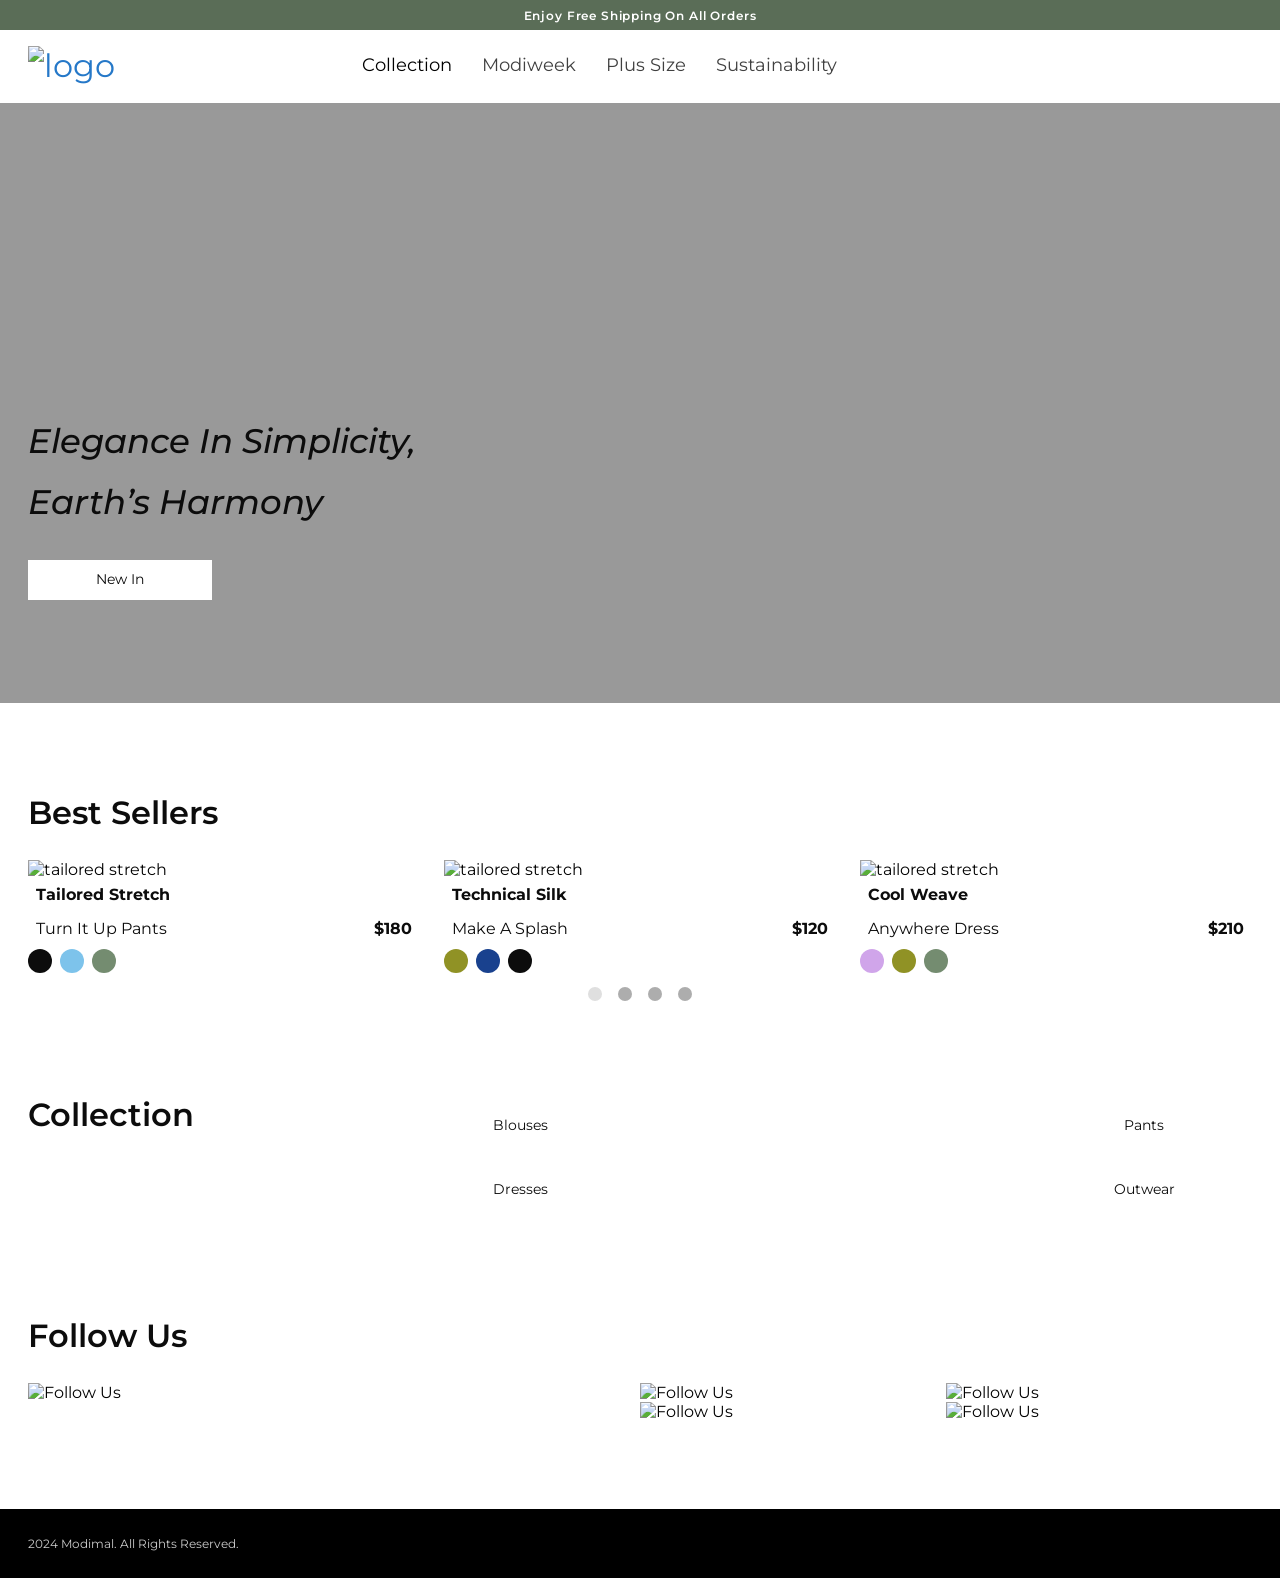
==== docs/index.html @ 9bdb2319 "First commit" ====
<!DOCTYPE html><html lang="en"><head><meta charset="UTF-8"/><meta http-equiv="X-UA-Compatible" content="IE=edge"/><meta name="viewport" content="width=device-width, initial-scale=1.0"/><title>Modimal | ВебКадеми</title><link rel="stylesheet" href="./css/main.css"/><link rel="icon" type="image/x-icon" href="./img/favicons/favicon.svg"><link rel="apple-touch-icon" sizes="180x180" href="./img/favicons/apple-touch-icon.png"></head><body><section class="top-info"><div class="container"><p>Enjoy Free Shipping On&#160;All Orders</p></div></section><header class="header"><div class="container"><div class="header__row"><div class="header__logo"> <a href="#!" class="logo"><img src="./img/logo/logo.svg" alt="logo"></a></div><nav class="header__nav nav"><ul class="nav__list"><li><a href="#!" class="active">Collection</a></li><li><a href="#!">Modiweek</a></li><li><a href="#!">Plus Size</a></li><li><a href="#!">Sustainability</a></li></ul></nav><div class="header__account header__account--first"><ul class="account"><li class="account__menu"> <button class="mobile-nav-btn"><div class="nav-icon"></div></button></li><li class="account__search"> <a href="#!"><svg class="icon icon--search"><use href="./img/svgsprite/sprite.symbol.svg#search"></use></svg></a></li><li> <a href="#!"><svg class="icon icon--person"><use href="./img/svgsprite/sprite.symbol.svg#person"></use></svg></a></li></ul></div><div class="header__account"><ul class="account"><li> <a href="#!"><svg class="icon icon--favorite"><use href="./img/svgsprite/sprite.symbol.svg#favorite"></use></svg></a></li><li> <a href="#!"><svg class="icon icon--bag"><use href="./img/svgsprite/sprite.symbol.svg#bag"></use></svg></a></li></ul></div><div class="header__nav-btn"> <button class="mobile-nav-btn"><div class="nav-icon"></div></button></div></div></div></header><div class="mobile-nav"><div class="mobile-nav__links"><ul class="mobile-links"><li class="mobile-links__parent"> <button class="mobile-links__parent-btn"> <span class="mobile-links__parent-title">collection</span><svg class="mobile-links__parent-btn__icon icon icon--arrow-down"><use href="./img/svgsprite/sprite.symbol.svg#arrow-down"></use></svg></button><div class="mobile-sub"><ul class="mobile-sub-list"><li class="mobile-sub-list__item"><a href="#!" class="mobile-sub-list__link">shop all</a></li><li class="mobile-sub-list__item"><a href="#!" class="mobile-sub-list__link">tops & blouses</a></li><li class="mobile-sub-list__item"><a href="#!" class="mobile-sub-list__link">tees</a></li><li class="mobile-sub-list__item"><a href="#!" class="mobile-sub-list__link">pants</a></li><li class="mobile-sub-list__item"><a href="#!" class="mobile-sub-list__link">jackets & outwears</a></li><li class="mobile-sub-list__item"><a href="#!" class="mobile-sub-list__link">pullovers</a></li><li class="mobile-sub-list__item"><a href="#!" class="mobile-sub-list__link">dresses & jumpsuits</a></li><li class="mobile-sub-list__item"><a href="#!" class="mobile-sub-list__link">short & skirts</a></li></ul></div></li><li class="mobile-links__parent"> <button class="mobile-links__parent-btn"> <span class="mobile-links__parent-title">new in</span><svg class="icon icon--arrow-down"><use href="./img/svgsprite/sprite.symbol.svg#arrow-down"></use></svg></button><div class="mobile-sub"><ul class="mobile-sub-list"><li class="mobile-sub-list__item"><a href="#!" class="mobile-sub-list__link">shop all</a></li><li class="mobile-sub-list__item"><a href="#!" class="mobile-sub-list__link">tops & blouses</a></li><li class="mobile-sub-list__item"><a href="#!" class="mobile-sub-list__link">tees</a></li><li class="mobile-sub-list__item"><a href="#!" class="mobile-sub-list__link">pants</a></li><li class="mobile-sub-list__item"><a href="#!" class="mobile-sub-list__link">jackets & outwears</a></li><li class="mobile-sub-list__item"><a href="#!" class="mobile-sub-list__link">pullovers</a></li><li class="mobile-sub-list__item"><a href="#!" class="mobile-sub-list__link">dresses & jumpsuits</a></li><li class="mobile-sub-list__item"><a href="#!" class="mobile-sub-list__link">short & skirts</a></li></ul></div></li><li class="mobile-links__parent"> <button class="mobile-links__parent-btn"> <span class="mobile-links__parent-title">modiweek</span><svg class="icon icon--arrow-down"><use href="./img/svgsprite/sprite.symbol.svg#arrow-down"></use></svg></button><div class="mobile-sub"><ul class="mobile-sub-list"><li class="mobile-sub-list__item"><a href="#!" class="mobile-sub-list__link">shop all</a></li><li class="mobile-sub-list__item"><a href="#!" class="mobile-sub-list__link">tops & blouses</a></li><li class="mobile-sub-list__item"><a href="#!" class="mobile-sub-list__link">tees</a></li><li class="mobile-sub-list__item"><a href="#!" class="mobile-sub-list__link">pants</a></li><li class="mobile-sub-list__item"><a href="#!" class="mobile-sub-list__link">jackets & outwears</a></li><li class="mobile-sub-list__item"><a href="#!" class="mobile-sub-list__link">pullovers</a></li><li class="mobile-sub-list__item"><a href="#!" class="mobile-sub-list__link">dresses & jumpsuits</a></li><li class="mobile-sub-list__item"><a href="#!" class="mobile-sub-list__link">short & skirts</a></li></ul></div></li></ul></div><div class="mobile-nav__btns"> <a href="#!" class="btn-outline"><svg class="mobile-links__parent-btn__icon icon icon--person"><use href="./img/svgsprite/sprite.symbol.svg#person"></use></svg>Log In</a> <a href="#!" class="btn-outline">Create Account</a></div></div><main class="main"><section class="hero"><div class="container"><div class="hero__content"><h1 class="hero__title">Elegance in&#160;simplicity, Earth&#8217;s harmony</h1> <a href="#!" class="btn">New In</a></div></div></section><section class="best"><div class="container"><div class="best__title-wrapper"><h2 class="best__title title">Best Sellers</h2><div class="best__link"> <a href="#!" class="btn btn--small">View All</a></div></div><div class="best__cards"><div class="swiper"><div class="swiper-wrapper"><div class="swiper-slide"><article class="card"><div class="card__fav-btn"> <button class="card__btn-favorite"><svg class="icon icon--favorite"><use href="./img/svgsprite/sprite.symbol.svg#favorite"></use></svg></button></div><div class="card__picture"><picture><source srcset="./img/best/best-01.webp 1x, ./img/best/best-01@2x.webp 2x" type="image/webp"><source srcset="./img/best/best-01.jpg 1x, ./img/best/best-01@2x.jpg 2x" type="image/jpeg"> <img src="./img/best/best-01.jpg" alt="tailored stretch" class="card__img"></picture></div><div class="card__body"><h3 class="card__title"><a href="#!">tailored stretch</a></h3><div class="card__cols"><div class="card__desc">turn it&#160;up&#160;pants</div><div class="card__price">$180</div></div></div><div class="card__colors"><div class="color color--black"></div><div class="color color--blue"></div><div class="color color--green"></div></div></article></div><div class="swiper-slide"><article class="card"><div class="card__fav-btn"> <button class="card__btn-favorite"><svg class="icon icon--favorite"><use href="./img/svgsprite/sprite.symbol.svg#favorite"></use></svg></button></div><div class="card__picture"><picture><source srcset="./img/best/best-02.webp 1x, ./img/best/best-02@2x.webp 2x" type="image/webp"><source srcset="./img/best/best-02.jpg 1x, ./img/best/best-02@2x.jpg 2x" type="image/jpeg"> <img src="./img/best/best-02.jpg" alt="tailored stretch" class="card__img"></picture></div><div class="card__body"><h3 class="card__title"><a href="#!">Technical Silk</a></h3><div class="card__cols"><div class="card__desc">Make A&#160;Splash</div><div class="card__price">$120</div></div></div><div class="card__colors"><div class="color color--olive"></div><div class="color color--navy"></div><div class="color color--black"></div></div></article></div><div class="swiper-slide"><article class="card"><div class="card__fav-btn"> <button class="card__btn-favorite"><svg class="icon icon--favorite"><use href="./img/svgsprite/sprite.symbol.svg#favorite"></use></svg></button></div><div class="card__picture"><picture><source srcset="./img/best/best-03.webp 1x, ./img/best/best-03@2x.webp 2x" type="image/webp"><source srcset="./img/best/best-03.jpg 1x, ./img/best/best-03@2x.jpg 2x" type="image/jpeg"> <img src="./img/best/best-03.jpg" alt="tailored stretch" class="card__img"></picture></div><div class="card__body"><h3 class="card__title"><a href="#!">Cool Weave</a></h3><div class="card__cols"><div class="card__desc">Anywhere Dress</div><div class="card__price">$210</div></div></div><div class="card__colors"><div class="color color--pink"></div><div class="color color--olive"></div><div class="color color--green"></div></div></article></div><div class="swiper-slide"><article class="card"><div class="card__fav-btn"> <button class="card__btn-favorite"><svg class="icon icon--favorite"><use href="./img/svgsprite/sprite.symbol.svg#favorite"></use></svg></button></div><div class="card__picture"><picture><source srcset="./img/best/best-04.webp 1x, ./img/best/best-04@2x.webp 2x" type="image/webp"><source srcset="./img/best/best-04.jpg 1x, ./img/best/best-04@2x.jpg 2x" type="image/jpeg"> <img src="./img/best/best-04.jpg" alt="tailored stretch" class="card__img"></picture></div><div class="card__body"><h3 class="card__title"><a href="#!">Cool Dress</a></h3><div class="card__cols"><div class="card__desc">Anywhere Dress</div><div class="card__price">$210</div></div></div><div class="card__colors"><div class="color color--white"></div><div class="color color--black"></div><div class="color color--green"></div></div></article></div><div class="swiper-slide"><article class="card"><div class="card__fav-btn"> <button class="card__btn-favorite"><svg class="icon icon--favorite"><use href="./img/svgsprite/sprite.symbol.svg#favorite"></use></svg></button></div><div class="card__picture"><picture><source srcset="./img/best/best-05.webp 1x, ./img/best/best-05@2x.webp 2x" type="image/webp"><source srcset="./img/best/best-05.jpg 1x, ./img/best/best-05@2x.jpg 2x" type="image/jpeg"> <img src="./img/best/best-05.jpg" alt="tailored stretch" class="card__img"></picture></div><div class="card__body"><h3 class="card__title"><a href="#!">Cool Blause</a></h3><div class="card__cols"><div class="card__desc">Anywhere Dress</div><div class="card__price">$210</div></div></div><div class="card__colors"><div class="color color--blue"></div><div class="color color--white"></div><div class="color color--green"></div></div></article></div><div class="swiper-slide"><article class="card"><div class="card__fav-btn"> <button class="card__btn-favorite"><svg class="icon icon--favorite"><use href="./img/svgsprite/sprite.symbol.svg#favorite"></use></svg></button></div><div class="card__picture"><picture><source srcset="./img/best/best-06.webp 1x, ./img/best/best-06@2x.webp 2x" type="image/webp"><source srcset="./img/best/best-06.jpg 1x, ./img/best/best-06@2x.jpg 2x" type="image/jpeg"> <img src="./img/best/best-06.jpg" alt="tailored stretch" class="card__img"></picture></div><div class="card__body"><h3 class="card__title"><a href="#!">Summer Dress</a></h3><div class="card__cols"><div class="card__desc">Anywhere Dress</div><div class="card__price">$210</div></div></div><div class="card__colors"><div class="color color--white"></div><div class="color color--olive"></div><div class="color color--green"></div></div></article></div></div><div class="swiper-pagination"></div></div></div></div></section><section class="collection"><div class="container"><h2 class="collection__title title">Collection</h2><div class="collection__cols"><div class="collection__col"><article class="card-collection"><picture><source srcset="./img/collection/collection-01.webp 1x, ./img/collection/collection-01@2x.webp 2x" type="image/webp"><source srcset="./img/collection/collection-01.jpg 1x, ./img/collection/collection-01@2x.jpg 2x" type="image/jpeg"> <img src="./img/collection/collection-01.jpg" alt="" class="card-collection__img"></picture> <a href="#!" class="btn btn--mobile-wide card-collection__link">Blouses</a></article><article class="card-collection"><picture><source srcset="./img/collection/collection-02.webp 1x, ./img/collection/collection-02@2x.webp 2x" type="image/webp"><source srcset="./img/collection/collection-02.jpg 1x, ./img/collection/collection-02@2x.jpg 2x" type="image/jpeg"> <img src="./img/collection/collection-02.jpg" alt="" class="card-collection__img"></picture> <a href="#!" class="btn btn--mobile-wide card-collection__link">Dresses</a></article></div><div class="collection__col"><article class="card-collection"><picture><source srcset="./img/collection/collection-03.webp 1x, ./img/collection/collection-03@2x.webp 2x" type="image/webp"><source srcset="./img/collection/collection-03.jpg 1x, ./img/collection/collection-03@2x.jpg 2x" type="image/jpeg"> <img src="./img/collection/collection-03.jpg" alt="" class="card-collection__img"></picture> <a href="#!" class="btn btn--mobile-wide card-collection__link">Pants</a></article><article class="card-collection"><picture><source srcset="./img/collection/collection-04.webp 1x, ./img/collection/collection-04@2x.webp 2x" type="image/webp"><source srcset="./img/collection/collection-04.jpg 1x, ./img/collection/collection-04@2x.jpg 2x" type="image/jpeg"> <img src="./img/collection/collection-04.jpg" alt="" class="card-collection__img"></picture> <a href="#!" class="btn btn--mobile-wide card-collection__link">Outwear</a></article></div></div></div></section><section class="follow"><div class="container"><h2 class="follow__title title">Follow us</h2><div class="follow__grid"><picture><source srcset="./img/follow/follow-01.webp 1x, ./img/follow/follow-01@2x.webp 2x" type="image/webp"><source srcset="./img/follow/follow-01.jpg 1x, ./img/follow/follow-01@2x.jpg 2x" type="image/jpeg"> <img src="./img/follow/follow-01.jpg" alt="Follow Us" class="follow__img"></picture><picture><source srcset="./img/follow/follow-02.webp 1x, ./img/follow/follow-02@2x.webp 2x" type="image/webp"><source srcset="./img/follow/follow-02.jpg 1x, ./img/follow/follow-02@2x.jpg 2x" type="image/jpeg"> <img src="./img/follow/follow-02.jpg" alt="Follow Us" class="follow__img"></picture><picture><source srcset="./img/follow/follow-03.webp 1x, ./img/follow/follow-03@2x.webp 2x" type="image/webp"><source srcset="./img/follow/follow-03.jpg 1x, ./img/follow/follow-03@2x.jpg 2x" type="image/jpeg"> <img src="./img/follow/follow-03.jpg" alt="Follow Us" class="follow__img"></picture><picture><source srcset="./img/follow/follow-04.webp 1x, ./img/follow/follow-04@2x.webp 2x" type="image/webp"><source srcset="./img/follow/follow-04.jpg 1x, ./img/follow/follow-04@2x.jpg 2x" type="image/jpeg"> <img src="./img/follow/follow-04.jpg" alt="Follow Us" class="follow__img"></picture><picture><source srcset="./img/follow/follow-05.webp 1x, ./img/follow/follow-05@2x.webp 2x" type="image/webp"><source srcset="./img/follow/follow-05.jpg 1x, ./img/follow/follow-05@2x.jpg 2x" type="image/jpeg"> <img src="./img/follow/follow-05.jpg" alt="Follow Us" class="follow__img"></picture></div></div></section></main><footer class="footer"><div class="container"><div class="footer__copyright"><p>2024 modimal. All Rights Reserved.</p></div></div></footer><script src="./js/index.bundle.js"></script></body></html>
---- docs/css/main.css ----
@charset "UTF-8";@import url(https://fonts.googleapis.com/css?family=Montserrat:100,200,300,regular,500,600,700,800,900,100italic,200italic,300italic,italic,500italic,600italic,700italic,800italic,900italic);*{padding:0;margin:0;border:0}*,::after,::before{-webkit-box-sizing:border-box;box-sizing:border-box}a,a:hover,a:link,a:visited{text-decoration:none}aside,footer,header,legend,main,nav,section{display:block}h1,h2,h3,h4,h5,h6,p{font-size:inherit;font-weight:inherit}ul,ul li{list-style:none}img{vertical-align:top}img,svg{max-width:100%;height:auto}address{font-style:normal}input,select,textarea{background-color:transparent}button,input,select,textarea{font-family:inherit;font-size:inherit;color:inherit}input::-ms-clear{display:none}button,input[type=submit]{display:inline-block;-webkit-box-shadow:none;box-shadow:none;background-color:transparent;background:0 0;cursor:pointer}button:active,button:focus,input:active,input:focus{outline:0}button::-moz-focus-inner{padding:0;border:0}label{cursor:pointer}:root{--container-width:1254px;--container-padding:15px;--font-main:"Montserrat", sans-serif;--font-accent:"Montserrat", sans-serif;--font-titles:var(--font-accent);--page-bg:#fff;--text-color:#000;--accent:#ac182c;--link-color:#2578c8;--laptop-size:1199px;--tablet-size:959px;--mobile-size:599px;--primary:#748c70;--black:#0c0c0c;--white:#fff;--primary-primary25:#f0f2ef;--primary-primary50:#d1d9cf;--primary-primary100:#b2bfaf;--primary-primary200:#a2b39f;--primary-primary300:#93a690;--primary-primary400:#839980;--primary-primary-600:#5a6d57;--primary-primary-700:#404e3e;--primary-primary750:#343e32;--primary-primary800:#272f25;--primary-primary900:#0d100c;--neutral-backgroundfaf9f5:#faf9f5;--neutral-graydfdfdf:#dfdfdf;--neutral-grayededed:#ededed;--neutral-grayf9f9f9:#f9f9f9;--neutral-graycbcbcb:#cbcbcb;--neutral-grayadadad:#adadad;--neutral-gray868686:#868686;--neutral-gray606060:#606060;--neutral-gray404040:#404040;--neutral-gray202020:#202020;--neutral-gray0c0c0c:#0c0c0c;--state-color-warning-bg:#f7e4c9;--state-color-warning-light:#ecbb77;--state-color-warning:#e09126;--state-color-error-bg:#fff2f2;--state-color-error-light:#ed2e2e;--state-color-error:#c30000;--state-color-success-bg:#f3fdfa;--state-color-success-light:#00ba88;--state-color-success:#00966d;--font-family:"Montserrat", sans-serif}.dark{--page-bg:#252526;--text-color:#fff}html{scroll-behavior:smooth;background-color:#272727}body{background-color:var(--page-bg);color:var(--text-color);font-family:var(--font-main);text-wrap:balance}img{display:block}a{color:var(--link-color)}code,pre.code{background-color:#e9f1f6;padding:.2rem;border-radius:4px}pre.code{overflow-x:auto;padding:1rem}.docs{display:grid;line-height:1.5}.docs p{margin:1rem 0}.docs ol,.docs ul{padding-left:2rem}.docs ol li,.docs ul li{list-style:disc;margin-bottom:.5rem}.docs ol li{list-style:decimal}.docs section,.docs section.docs{padding:40px 0}.docs section+section{border-top:1px solid #dae5e9}.docs small{font-size:1rem;color:#acacac}.docs .title-1:first-child,.docs .title-2:first-child{margin-top:0!important}.test,.test-2{width:600px;height:300px;margin:50px auto;background-color:#999;background-position:center center;background-size:cover;background-repeat:no-repeat}.test{background-image:url(./../img/project-02.jpg)}.test-2{background-image:-webkit-image-set(url(./../img/project-02.jpg) 1x,url(./../img/project-02@2x.jpg) 2x);background-image:image-set(url(./../img/project-02.jpg) 1x,url(./../img/project-02@2x.jpg) 2x)}.font-1{font-family:"Montserrat";font-weight:700;font-style:italic}.font-2{font-family:"FirasansBook";font-weight:400}.none{display:none!important}.visually-hidden{position:absolute;width:1px;height:1px;margin:-1px;border:0;padding:0;white-space:nowrap;-webkit-clip-path:inset(100%);clip-path:inset(100%);clip:rect(0 0 0 0);overflow:hidden}.no-scroll{overflow-y:hidden}.text-left{text-align:left}.text-right{text-align:right}.text-center{text-align:center}.d-flex{display:-webkit-box;display:-ms-flexbox;display:flex}.flex-center{-webkit-box-pack:center;-ms-flex-pack:center;justify-content:center}.content-demo{margin-bottom:5rem;padding:1rem;background-color:#dadada}.container,.container-full{padding:0 var(--container-padding)}.container{margin:0 auto;max-width:var(--container-width);width:100%}.container-full{max-width:100%}.container-left-50,.container-right-50{padding:0 var(--container-padding);max-width:50%}.container-right-50{margin-left:auto}.container-right{padding-left:calc((100% - var(--container-width))/2 + var(--container-padding))}.container-left{padding-right:calc((100% - var(--container-width))/2 + var(--container-padding))}.container-half-left{padding-right:calc((100% - var(--container-width))/2 + var(--container-width)/2);padding-left:calc((100% - var(--container-width))/2 + var(--container-padding))}.container-half-right{padding-left:calc((100% - var(--container-width))/2 + var(--container-width)/2);padding-right:calc((100% - var(--container-width))/2 + var(--container-padding))}.account,body,html{display:-webkit-box;display:-ms-flexbox;display:flex}body,html{min-height:100vh;-webkit-box-orient:vertical;-webkit-box-direction:normal;-ms-flex-direction:column;flex-direction:column}.account{-webkit-box-align:center;-ms-flex-align:center;align-items:center;gap:24px}.account a{display:inline-block;-webkit-transition:all .2s ease-in;transition:all .2s ease-in}.account a:hover,.btn:hover,a.btn:hover{background:var(--neutral-grayededed)}.account__menu{display:none}.best__title-wrapper{margin-bottom:24px;display:-webkit-box;display:-ms-flexbox;display:flex;-webkit-box-pack:justify;-ms-flex-pack:justify;justify-content:space-between;-webkit-box-align:center;-ms-flex-align:center;align-items:center}.best__link{display:none}.btn,a.btn{display:inline-block;padding:8px;min-width:184px;height:40px;background:var(--white);font-family:var(--font-family);font-weight:400;font-size:14px;line-height:171%;text-transform:capitalize;text-align:center;color:var(--black);-webkit-transition:all .2s ease-in;transition:all .2s ease-in}.btn--small,a.btn--small{min-width:unset;padding-left:15px;padding-right:15px}.btn-outline,a.btn-outline{display:-webkit-box;display:-ms-flexbox;display:flex;-webkit-box-pack:center;-ms-flex-pack:center;justify-content:center;-webkit-box-align:center;-ms-flex-align:center;align-items:center;gap:4px;border:1px solid var(--primary-primary-600);padding:8px 16px;height:40px;font-family:var(--font-family);font-weight:400;font-size:14px;line-height:171%;text-transform:capitalize;text-align:center;color:var(--primary-primary-600)}.btn-outline:hover,a.btn-outline:hover{color:var(--primary-primary-700)}.card-collection{position:relative}.card-collection__link{position:absolute;right:16px;bottom:16px}.card-collection__link.btn::after,.card__title a::after{content:"";position:absolute;left:0;top:0;width:100%;height:100%}.card{position:relative}.card__fav-btn{position:absolute;top:24px;right:24px;z-index:9}.card__btn-favorite:hover .icon--favorite{stroke:var(--state-color-error)}.card__btn-favorite--selected .icon--favorite{stroke:var(--state-color-error);fill:var(--state-color-error)}.card__body{padding:5.5px 8px;display:grid;gap:8px}.card__title{font-family:var(--font-family);font-weight:700;font-size:16px;line-height:140%;text-transform:capitalize}.card__title,.card__title a{color:var(--black)}.card__cols{display:grid;grid-template-columns:1fr auto;gap:12px}.card__desc,.card__price{font-family:var(--font-family);font-weight:400;font-size:16px;line-height:180%;text-transform:capitalize;color:var(--black)}.card__price{text-align:right;font-weight:700}.card__colors{display:-webkit-box;display:-ms-flexbox;display:flex;-webkit-box-align:center;-ms-flex-align:center;align-items:center;gap:8px}.collection__title{margin-bottom:24px}.collection__cols{display:grid;grid-template-columns:1fr 1fr;gap:24px}.collection__col{display:-webkit-box;display:-ms-flexbox;display:flex;-webkit-box-orient:vertical;-webkit-box-direction:normal;-ms-flex-direction:column;flex-direction:column;-webkit-box-pack:justify;-ms-flex-pack:justify;justify-content:space-between;gap:64px}.color{width:24px;height:24px;background-color:gray;border-radius:50%}.color--black{background-color:var(--black)}.color--blue{background-color:#7dc3eb}.color--green{background-color:var(--primary)}.color--olive{background-color:#909225}.color--navy{background-color:#19418e}.color--pink{background-color:#d0a5ea}.color--white{background-color:var(--white);border:1px solid #d0d0d0}.follow__title{margin-bottom:24px}.follow__grid{display:grid;grid-template-columns:repeat(4,1fr);grid-template-rows:1fr 1fr}.follow__grid>:first-child{grid-column:span 2;grid-row:span 2}.follow__grid img{width:100%;height:100%;-o-object-fit:cover;object-fit:cover}.footer{margin-top:88px;padding:24px 0;background-color:#000;font-family:var(--font-family);font-weight:400;font-size:12px;line-height:180%;text-transform:capitalize;color:var(--neutral-graycbcbcb)}.header{position:relative;z-index:199;padding:16px 0 18px;background-color:#fff}.header__row{display:-webkit-box;display:-ms-flexbox;display:flex;-webkit-box-pack:justify;-ms-flex-pack:justify;justify-content:space-between;-webkit-box-align:center;-ms-flex-align:center;align-items:center}.header_logo{-ms-flex-negative:0;flex-shrink:0}.header__nav-btn{display:none}.header__account--first{margin-left:auto;margin-right:24px}.hero{height:600px;padding-bottom:103px;background-color:#999;background-image:url(./../img/hero/hero.jpg);background-position:30% center;background-size:cover;background-repeat:no-repeat}.hero .container{height:100%}.hero__content{height:100%;display:-webkit-box;display:-ms-flexbox;display:flex;-webkit-box-orient:vertical;-webkit-box-direction:normal;-ms-flex-direction:column;flex-direction:column;-webkit-box-pack:end;-ms-flex-pack:end;justify-content:flex-end;-webkit-box-align:start;-ms-flex-align:start;align-items:flex-start;gap:27px}.hero__title{max-width:494px;font-family:var(--font-family);font-style:italic;font-weight:500;font-size:34px;line-height:180%;text-transform:capitalize;color:var(--black)}.icons-wrapper{padding:30px 0;display:-webkit-box;display:-ms-flexbox;display:flex;-webkit-column-gap:30px;-moz-column-gap:30px;column-gap:30px}.icon{fill:transparent;stroke:transparent;width:24px;height:24px}.icon--person,.icon--search{fill:#0c0c0c}.icon--favorite{stroke:#0c0c0c;fill:#fff}.icon--arrow-down,.icon--bag,.icon--menu{fill:#0c0c0c}.logo{font-size:32px}.main,.mobile-nav{display:-webkit-box;display:-ms-flexbox;display:flex;-webkit-box-orient:vertical;-webkit-box-direction:normal;-ms-flex-direction:column;flex-direction:column}.main{gap:88px}.mobile-nav{position:fixed;top:-100%;width:100%;height:100%;z-index:99;padding:106px 20px 56px;background:#fff;-webkit-transition:all .2s ease-in;transition:all .2s ease-in;overflow-y:auto}.mobile-nav--open{top:0}.mobile-nav a{color:#000}.mobile-nav__links{margin-bottom:84px}.mobile-links{display:grid;gap:32px}.mobile-links__parent{border-bottom:1px solid #000}.mobile-links__parent-btn{width:100%;display:-webkit-box;display:-ms-flexbox;display:flex;-webkit-box-pack:justify;-ms-flex-pack:justify;justify-content:space-between}.mobile-links__parent-title{font-family:var(--font-family);font-weight:400;font-size:14px;line-height:180%;text-transform:capitalize;color:var(--black)}.mobile-links__parent-btn__icon,.mobile-sub{-webkit-transition:all .2s ease-in;transition:all .2s ease-in}.active .mobile-links__parent-btn__icon{-webkit-transform:rotate(-180deg);-ms-transform:rotate(-180deg);transform:rotate(-180deg)}.mobile-sub{max-height:0;overflow:hidden}.mobile-sub-list{display:grid;gap:16px;padding:24px 0 0 33px}.mobile-sub-list__item{padding-top:7px;font-family:var(--font-family);font-weight:400;font-size:14px;line-height:180%;text-transform:capitalize}.mobile-sub-list__item,.mobile-sub-list__link,.nav__list a{color:var(--neutral-gray404040)}.mobile-sub-list__link:hover,.nav__list a.active{color:#000}.mobile-nav__btns{margin-top:auto;border-top:1px solid var(--neutral-graycbcbcb);padding-top:14px;display:grid;grid-template-columns:1fr 1fr;gap:16px}.mobile-nav-btn{--time:0.1s;--width:18px;--height:12px;--line-height:2px;--spacing:3px;--color:#0C0C0C;--radius:0px;height:calc(var(--line-height)*3 + var(--spacing)*2);width:var(--width);display:-webkit-box;display:-ms-flexbox;display:flex;-webkit-box-pack:center;-ms-flex-pack:center;justify-content:center;-webkit-box-align:center;-ms-flex-align:center;align-items:center}.nav-icon,.nav-icon::after,.nav-icon::before{position:relative;width:var(--width);height:var(--line-height);background-color:var(--color);border-radius:var(--radius)}.nav-icon::after,.nav-icon::before{content:"";display:block;position:absolute;left:0;-webkit-transition:top var(--time) linear var(--time),-webkit-transform var(--time) ease-in;transition:transform var(--time) ease-in,top var(--time) linear var(--time);transition:transform var(--time) ease-in,top var(--time) linear var(--time),-webkit-transform var(--time) ease-in}.nav-icon::before{top:calc(-1*(var(--line-height) + var(--spacing)))}.nav-icon::after{top:calc(var(--line-height) + var(--spacing))}.nav-icon.nav-icon--active{background-color:transparent}.nav-icon.nav-icon--active::after,.nav-icon.nav-icon--active::before{top:0;-webkit-transition:top var(--time) linear,-webkit-transform var(--time) ease-in var(--time);transition:top var(--time) linear,transform var(--time) ease-in var(--time);transition:top var(--time) linear,transform var(--time) ease-in var(--time),-webkit-transform var(--time) ease-in var(--time)}.nav-icon.nav-icon--active::before{-webkit-transform:rotate(45deg);-ms-transform:rotate(45deg);transform:rotate(45deg)}.nav-icon.nav-icon--active::after{-webkit-transform:rotate(-45deg);-ms-transform:rotate(-45deg);transform:rotate(-45deg)}.mobile-nav-btn{z-index:999}.nav{font-family:var(--font-family);font-weight:400;font-size:18px;line-height:180%;text-transform:capitalize;text-align:center;color:var(--neutral-gray404040)}.header__nav{margin-left:auto}.nav__list{display:-webkit-box;display:-ms-flexbox;display:flex;-webkit-column-gap:30px;-moz-column-gap:30px;column-gap:30px}.swiper{width:100%;padding-bottom:32px!important}.swiper-pagination-bullet{width:14px!important;height:14px!important;background-color:var(--neutral-grayadadad)!important;opacity:1!important}.swiper-pagination-bullet-active{background-color:var(--neutral-graydfdfdf)!important}.swiper-horizontal>.swiper-pagination-bullets .swiper-pagination-bullet,.swiper-pagination-horizontal.swiper-pagination-bullets .swiper-pagination-bullet{margin-left:8px!important;margin-right:8px!important}.swiper-horizontal>.swiper-pagination-bullets,.swiper-pagination-bullets.swiper-pagination-horizontal,.swiper-pagination-custom,.swiper-pagination-fraction{bottom:0!important}.title{font-family:var(--font-family);font-weight:600;font-size:32px;line-height:140%;text-transform:capitalize;color:var(--black)}.title-1,.title-2,.title-3,.title-4{margin:1em 0 .5em;font-size:38px;font-weight:700;font-family:var(--font-titles)}.title-2,.title-3,.title-4{font-size:32px}.title-3,.title-4{font-size:26px}.title-4{font-size:18px}.top-info{position:relative;z-index:199;padding:8px 0 7px;background:var(--primary-primary-600);font-family:var(--font-family);font-weight:600;font-size:12px;letter-spacing:.07em;text-align:center;text-transform:capitalize;color:var(--white)}@media (max-width:1274px){.container-right{padding-left:var(--container-padding)}.container-left{padding-right:var(--container-padding)}.container-half-left{padding-left:var(--container-padding)}.container-half-right{padding-right:var(--container-padding)}.account{gap:12px}.color{width:16px;height:16px}.header__account--first{margin-right:12px}.hero__title{max-width:250px}.nav{font-size:16px}.nav__list{-webkit-column-gap:15px;-moz-column-gap:15px;column-gap:15px}}@media (max-width:780px){.container-left-50,.container-right-50{max-width:100%}.container-half-left,.container-half-right{padding:0 var(--container-padding)}.account__search{display:none}.account__menu{display:block}.best__title-wrapper{margin-bottom:8px}.btn,a.btn{padding:8px 9px;min-width:unset}.btn--mobile-wide,a.btn--mobile-wide{min-width:unset;width:100%;text-align:left;padding:8px 16px}.card-collection__link{position:static}.card__fav-btn{top:10px;right:10px}.card__body{padding:0}.card__title{font-weight:600;font-size:14px}.card__desc,.card__price{font-size:14px;line-height:140%}.card__price{font-weight:600}.collection__title{margin-bottom:8px}.collection__cols{gap:16px}.collection__col{gap:24px}.follow__title{margin-bottom:8px}.follow__grid{grid-template-columns:repeat(2,1fr);grid-template-rows:repeat(4,1fr)}.footer{margin-top:24px;padding:8px 0}.header{padding:4px 0 8px}.header__account--first{-webkit-box-ordinal-group:0;-ms-flex-order:-1;order:-1;margin-left:unset}.header__nav{display:none}.hero{height:551px;padding-bottom:16px}.hero__content{gap:32px}.hero__title{max-width:168px;font-family:var(--font-family);font-size:20px}.main{gap:24px}.swiper{padding-bottom:20px!important}.swiper-pagination-bullet{width:8px!important;height:8px!important}.title{font-weight:700;font-size:20px}.top-info{padding:0;font-weight:400;font-size:10px;line-height:140%}}@media (-webkit-min-device-pixel-ratio:2),(min-resolution:192dpi){.test{background-image:url(./../img/project-02@2x.jpg)}.hero{background-image:url(./../img/hero/hero@2x.jpg)}}
/*# sourceMappingURL=[data-uri] */
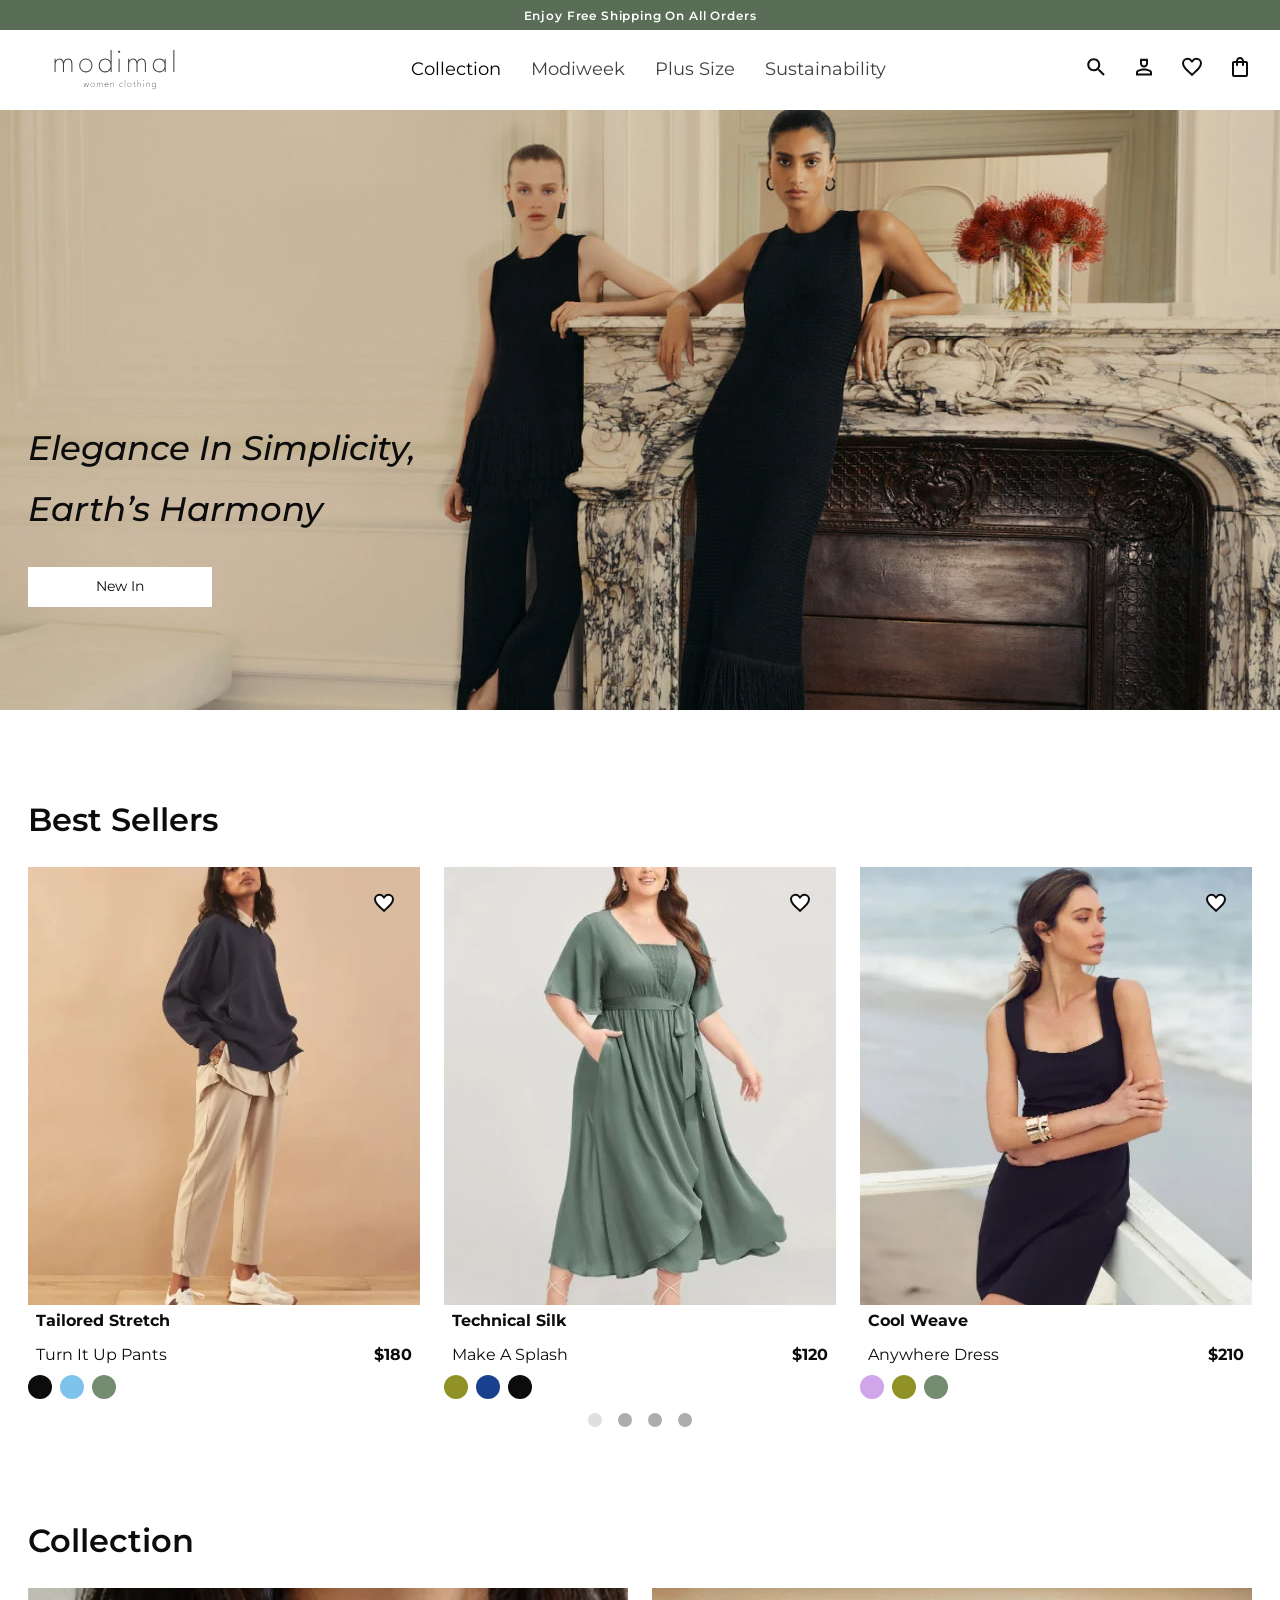
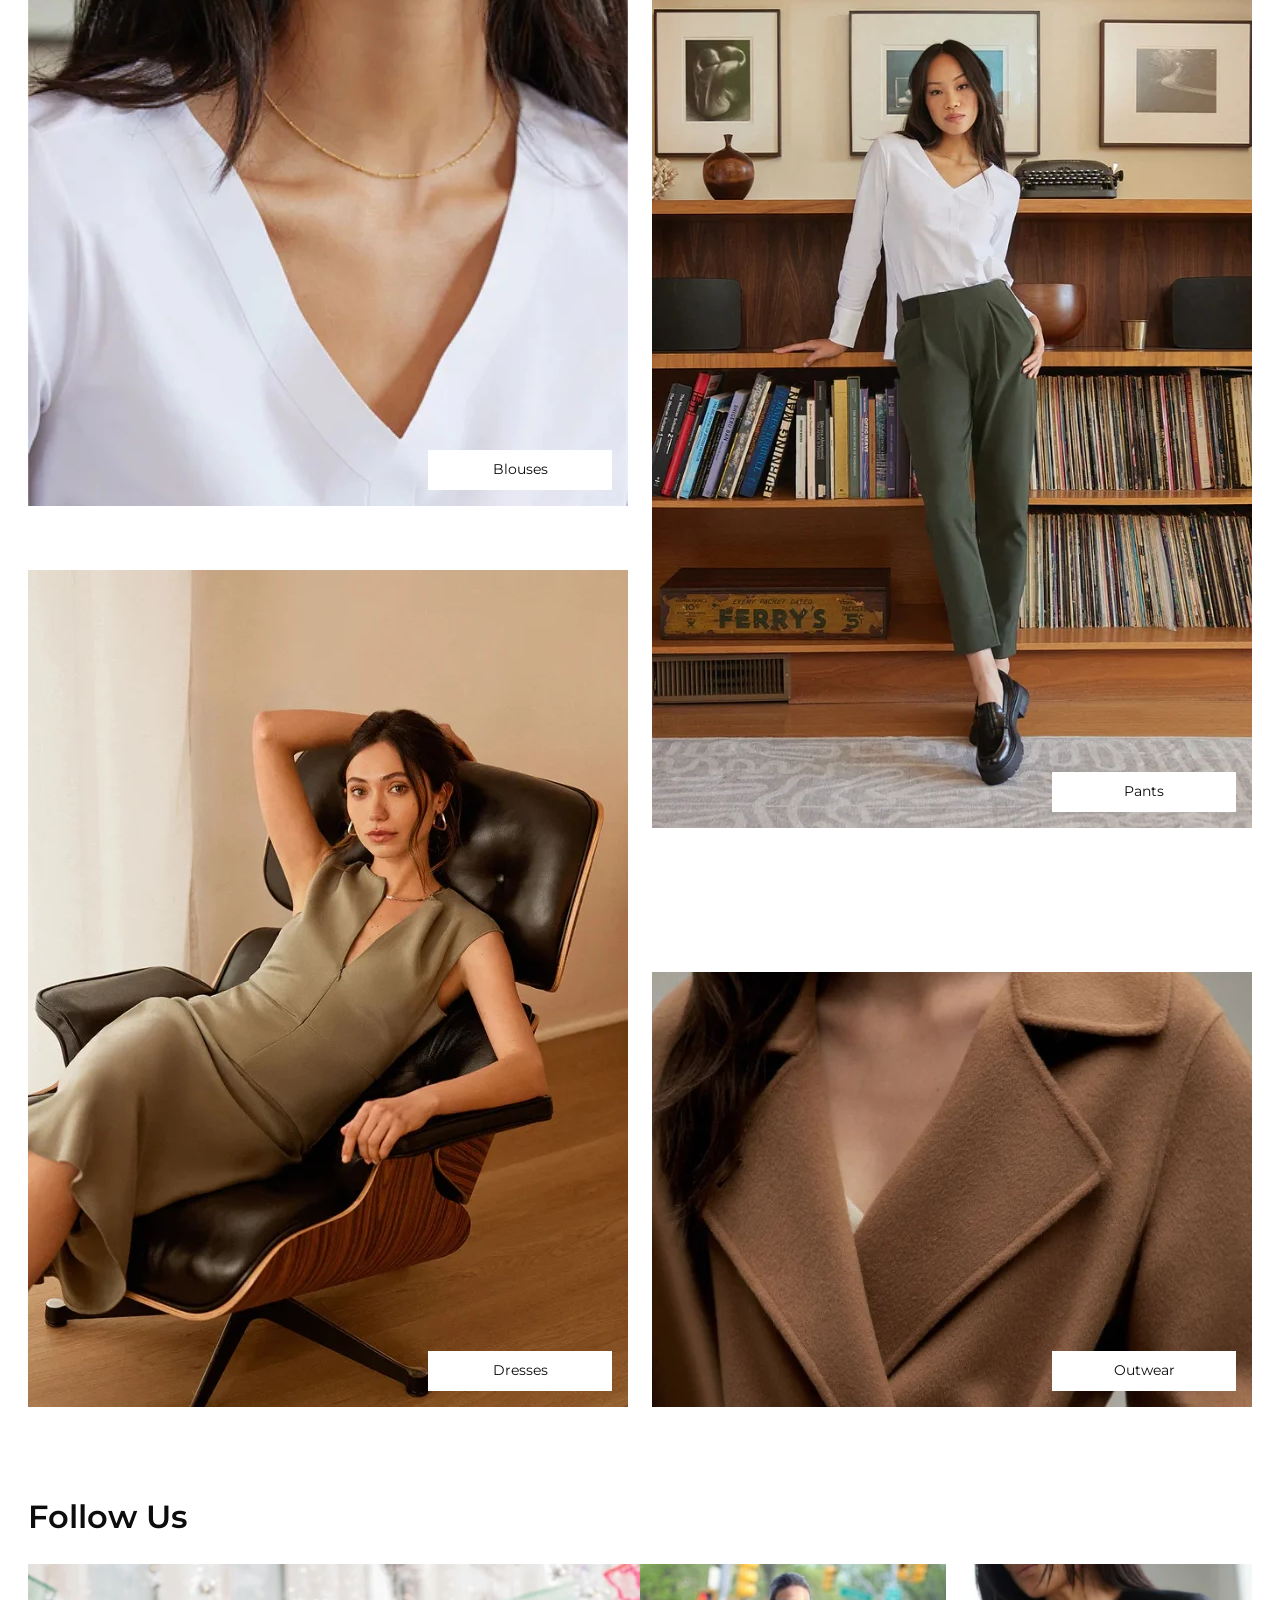
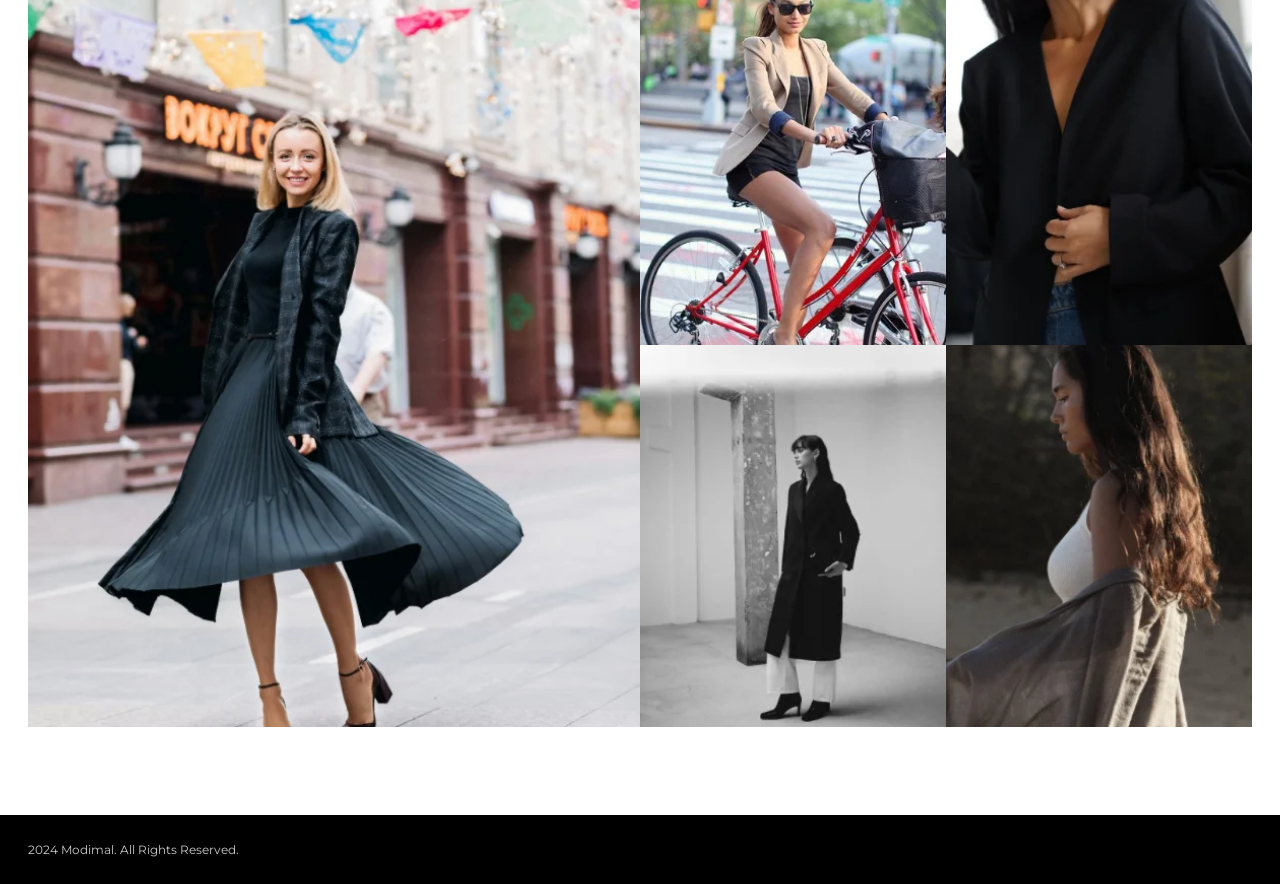
==== commit 7f0795e4: "Update index.html" ====
--- a/docs/index.html
+++ b/docs/index.html
@@ -1 +1 @@
-<!DOCTYPE html><html lang="en"><head><meta charset="UTF-8"/><meta http-equiv="X-UA-Compatible" content="IE=edge"/><meta name="viewport" content="width=device-width, initial-scale=1.0"/><title>Modimal | ВебКадеми</title><link rel="stylesheet" href="./css/main.css"/><link rel="icon" type="image/x-icon" href="./img/favicons/favicon.svg"><link rel="apple-touch-icon" sizes="180x180" href="./img/favicons/apple-touch-icon.png"></head><body><section class="top-info"><div class="container"><p>Enjoy Free Shipping On&#160;All Orders</p></div></section><header class="header"><div class="container"><div class="header__row"><div class="header__logo"> <a href="#!" class="logo"><img src="./img/logo/logo.svg" alt="logo"></a></div><nav class="header__nav nav"><ul class="nav__list"><li><a href="#!" class="active">Collection</a></li><li><a href="#!">Modiweek</a></li><li><a href="#!">Plus Size</a></li><li><a href="#!">Sustainability</a></li></ul></nav><div class="header__account header__account--first"><ul class="account"><li class="account__menu"> <button class="mobile-nav-btn"><div class="nav-icon"></div></button></li><li class="account__search"> <a href="#!"><svg class="icon icon--search"><use href="./img/svgsprite/sprite.symbol.svg#search"></use></svg></a></li><li> <a href="#!"><svg class="icon icon--person"><use href="./img/svgsprite/sprite.symbol.svg#person"></use></svg></a></li></ul></div><div class="header__account"><ul class="account"><li> <a href="#!"><svg class="icon icon--favorite"><use href="./img/svgsprite/sprite.symbol.svg#favorite"></use></svg></a></li><li> <a href="#!"><svg class="icon icon--bag"><use href="./img/svgsprite/sprite.symbol.svg#bag"></use></svg></a></li></ul></div><div class="header__nav-btn"> <button class="mobile-nav-btn"><div class="nav-icon"></div></button></div></div></div></header><div class="mobile-nav"><div class="mobile-nav__links"><ul class="mobile-links"><li class="mobile-links__parent"> <button class="mobile-links__parent-btn"> <span class="mobile-links__parent-title">collection</span><svg class="mobile-links__parent-btn__icon icon icon--arrow-down"><use href="./img/svgsprite/sprite.symbol.svg#arrow-down"></use></svg></button><div class="mobile-sub"><ul class="mobile-sub-list"><li class="mobile-sub-list__item"><a href="#!" class="mobile-sub-list__link">shop all</a></li><li class="mobile-sub-list__item"><a href="#!" class="mobile-sub-list__link">tops & blouses</a></li><li class="mobile-sub-list__item"><a href="#!" class="mobile-sub-list__link">tees</a></li><li class="mobile-sub-list__item"><a href="#!" class="mobile-sub-list__link">pants</a></li><li class="mobile-sub-list__item"><a href="#!" class="mobile-sub-list__link">jackets & outwears</a></li><li class="mobile-sub-list__item"><a href="#!" class="mobile-sub-list__link">pullovers</a></li><li class="mobile-sub-list__item"><a href="#!" class="mobile-sub-list__link">dresses & jumpsuits</a></li><li class="mobile-sub-list__item"><a href="#!" class="mobile-sub-list__link">short & skirts</a></li></ul></div></li><li class="mobile-links__parent"> <button class="mobile-links__parent-btn"> <span class="mobile-links__parent-title">new in</span><svg class="icon icon--arrow-down"><use href="./img/svgsprite/sprite.symbol.svg#arrow-down"></use></svg></button><div class="mobile-sub"><ul class="mobile-sub-list"><li class="mobile-sub-list__item"><a href="#!" class="mobile-sub-list__link">shop all</a></li><li class="mobile-sub-list__item"><a href="#!" class="mobile-sub-list__link">tops & blouses</a></li><li class="mobile-sub-list__item"><a href="#!" class="mobile-sub-list__link">tees</a></li><li class="mobile-sub-list__item"><a href="#!" class="mobile-sub-list__link">pants</a></li><li class="mobile-sub-list__item"><a href="#!" class="mobile-sub-list__link">jackets & outwears</a></li><li class="mobile-sub-list__item"><a href="#!" class="mobile-sub-list__link">pullovers</a></li><li class="mobile-sub-list__item"><a href="#!" class="mobile-sub-list__link">dresses & jumpsuits</a></li><li class="mobile-sub-list__item"><a href="#!" class="mobile-sub-list__link">short & skirts</a></li></ul></div></li><li class="mobile-links__parent"> <button class="mobile-links__parent-btn"> <span class="mobile-links__parent-title">modiweek</span><svg class="icon icon--arrow-down"><use href="./img/svgsprite/sprite.symbol.svg#arrow-down"></use></svg></button><div class="mobile-sub"><ul class="mobile-sub-list"><li class="mobile-sub-list__item"><a href="#!" class="mobile-sub-list__link">shop all</a></li><li class="mobile-sub-list__item"><a href="#!" class="mobile-sub-list__link">tops & blouses</a></li><li class="mobile-sub-list__item"><a href="#!" class="mobile-sub-list__link">tees</a></li><li class="mobile-sub-list__item"><a href="#!" class="mobile-sub-list__link">pants</a></li><li class="mobile-sub-list__item"><a href="#!" class="mobile-sub-list__link">jackets & outwears</a></li><li class="mobile-sub-list__item"><a href="#!" class="mobile-sub-list__link">pullovers</a></li><li class="mobile-sub-list__item"><a href="#!" class="mobile-sub-list__link">dresses & jumpsuits</a></li><li class="mobile-sub-list__item"><a href="#!" class="mobile-sub-list__link">short & skirts</a></li></ul></div></li></ul></div><div class="mobile-nav__btns"> <a href="#!" class="btn-outline"><svg class="mobile-links__parent-btn__icon icon icon--person"><use href="./img/svgsprite/sprite.symbol.svg#person"></use></svg>Log In</a> <a href="#!" class="btn-outline">Create Account</a></div></div><main class="main"><section class="hero"><div class="container"><div class="hero__content"><h1 class="hero__title">Elegance in&#160;simplicity, Earth&#8217;s harmony</h1> <a href="#!" class="btn">New In</a></div></div></section><section class="best"><div class="container"><div class="best__title-wrapper"><h2 class="best__title title">Best Sellers</h2><div class="best__link"> <a href="#!" class="btn btn--small">View All</a></div></div><div class="best__cards"><div class="swiper"><div class="swiper-wrapper"><div class="swiper-slide"><article class="card"><div class="card__fav-btn"> <button class="card__btn-favorite"><svg class="icon icon--favorite"><use href="./img/svgsprite/sprite.symbol.svg#favorite"></use></svg></button></div><div class="card__picture"><picture><source srcset="./img/best/best-01.webp 1x, ./img/best/best-01@2x.webp 2x" type="image/webp"><source srcset="./img/best/best-01.jpg 1x, ./img/best/best-01@2x.jpg 2x" type="image/jpeg"> <img src="./img/best/best-01.jpg" alt="tailored stretch" class="card__img"></picture></div><div class="card__body"><h3 class="card__title"><a href="#!">tailored stretch</a></h3><div class="card__cols"><div class="card__desc">turn it&#160;up&#160;pants</div><div class="card__price">$180</div></div></div><div class="card__colors"><div class="color color--black"></div><div class="color color--blue"></div><div class="color color--green"></div></div></article></div><div class="swiper-slide"><article class="card"><div class="card__fav-btn"> <button class="card__btn-favorite"><svg class="icon icon--favorite"><use href="./img/svgsprite/sprite.symbol.svg#favorite"></use></svg></button></div><div class="card__picture"><picture><source srcset="./img/best/best-02.webp 1x, ./img/best/best-02@2x.webp 2x" type="image/webp"><source srcset="./img/best/best-02.jpg 1x, ./img/best/best-02@2x.jpg 2x" type="image/jpeg"> <img src="./img/best/best-02.jpg" alt="tailored stretch" class="card__img"></picture></div><div class="card__body"><h3 class="card__title"><a href="#!">Technical Silk</a></h3><div class="card__cols"><div class="card__desc">Make A&#160;Splash</div><div class="card__price">$120</div></div></div><div class="card__colors"><div class="color color--olive"></div><div class="color color--navy"></div><div class="color color--black"></div></div></article></div><div class="swiper-slide"><article class="card"><div class="card__fav-btn"> <button class="card__btn-favorite"><svg class="icon icon--favorite"><use href="./img/svgsprite/sprite.symbol.svg#favorite"></use></svg></button></div><div class="card__picture"><picture><source srcset="./img/best/best-03.webp 1x, ./img/best/best-03@2x.webp 2x" type="image/webp"><source srcset="./img/best/best-03.jpg 1x, ./img/best/best-03@2x.jpg 2x" type="image/jpeg"> <img src="./img/best/best-03.jpg" alt="tailored stretch" class="card__img"></picture></div><div class="card__body"><h3 class="card__title"><a href="#!">Cool Weave</a></h3><div class="card__cols"><div class="card__desc">Anywhere Dress</div><div class="card__price">$210</div></div></div><div class="card__colors"><div class="color color--pink"></div><div class="color color--olive"></div><div class="color color--green"></div></div></article></div><div class="swiper-slide"><article class="card"><div class="card__fav-btn"> <button class="card__btn-favorite"><svg class="icon icon--favorite"><use href="./img/svgsprite/sprite.symbol.svg#favorite"></use></svg></button></div><div class="card__picture"><picture><source srcset="./img/best/best-04.webp 1x, ./img/best/best-04@2x.webp 2x" type="image/webp"><source srcset="./img/best/best-04.jpg 1x, ./img/best/best-04@2x.jpg 2x" type="image/jpeg"> <img src="./img/best/best-04.jpg" alt="tailored stretch" class="card__img"></picture></div><div class="card__body"><h3 class="card__title"><a href="#!">Cool Dress</a></h3><div class="card__cols"><div class="card__desc">Anywhere Dress</div><div class="card__price">$210</div></div></div><div class="card__colors"><div class="color color--white"></div><div class="color color--black"></div><div class="color color--green"></div></div></article></div><div class="swiper-slide"><article class="card"><div class="card__fav-btn"> <button class="card__btn-favorite"><svg class="icon icon--favorite"><use href="./img/svgsprite/sprite.symbol.svg#favorite"></use></svg></button></div><div class="card__picture"><picture><source srcset="./img/best/best-05.webp 1x, ./img/best/best-05@2x.webp 2x" type="image/webp"><source srcset="./img/best/best-05.jpg 1x, ./img/best/best-05@2x.jpg 2x" type="image/jpeg"> <img src="./img/best/best-05.jpg" alt="tailored stretch" class="card__img"></picture></div><div class="card__body"><h3 class="card__title"><a href="#!">Cool Blause</a></h3><div class="card__cols"><div class="card__desc">Anywhere Dress</div><div class="card__price">$210</div></div></div><div class="card__colors"><div class="color color--blue"></div><div class="color color--white"></div><div class="color color--green"></div></div></article></div><div class="swiper-slide"><article class="card"><div class="card__fav-btn"> <button class="card__btn-favorite"><svg class="icon icon--favorite"><use href="./img/svgsprite/sprite.symbol.svg#favorite"></use></svg></button></div><div class="card__picture"><picture><source srcset="./img/best/best-06.webp 1x, ./img/best/best-06@2x.webp 2x" type="image/webp"><source srcset="./img/best/best-06.jpg 1x, ./img/best/best-06@2x.jpg 2x" type="image/jpeg"> <img src="./img/best/best-06.jpg" alt="tailored stretch" class="card__img"></picture></div><div class="card__body"><h3 class="card__title"><a href="#!">Summer Dress</a></h3><div class="card__cols"><div class="card__desc">Anywhere Dress</div><div class="card__price">$210</div></div></div><div class="card__colors"><div class="color color--white"></div><div class="color color--olive"></div><div class="color color--green"></div></div></article></div></div><div class="swiper-pagination"></div></div></div></div></section><section class="collection"><div class="container"><h2 class="collection__title title">Collection</h2><div class="collection__cols"><div class="collection__col"><article class="card-collection"><picture><source srcset="./img/collection/collection-01.webp 1x, ./img/collection/collection-01@2x.webp 2x" type="image/webp"><source srcset="./img/collection/collection-01.jpg 1x, ./img/collection/collection-01@2x.jpg 2x" type="image/jpeg"> <img src="./img/collection/collection-01.jpg" alt="" class="card-collection__img"></picture> <a href="#!" class="btn btn--mobile-wide card-collection__link">Blouses</a></article><article class="card-collection"><picture><source srcset="./img/collection/collection-02.webp 1x, ./img/collection/collection-02@2x.webp 2x" type="image/webp"><source srcset="./img/collection/collection-02.jpg 1x, ./img/collection/collection-02@2x.jpg 2x" type="image/jpeg"> <img src="./img/collection/collection-02.jpg" alt="" class="card-collection__img"></picture> <a href="#!" class="btn btn--mobile-wide card-collection__link">Dresses</a></article></div><div class="collection__col"><article class="card-collection"><picture><source srcset="./img/collection/collection-03.webp 1x, ./img/collection/collection-03@2x.webp 2x" type="image/webp"><source srcset="./img/collection/collection-03.jpg 1x, ./img/collection/collection-03@2x.jpg 2x" type="image/jpeg"> <img src="./img/collection/collection-03.jpg" alt="" class="card-collection__img"></picture> <a href="#!" class="btn btn--mobile-wide card-collection__link">Pants</a></article><article class="card-collection"><picture><source srcset="./img/collection/collection-04.webp 1x, ./img/collection/collection-04@2x.webp 2x" type="image/webp"><source srcset="./img/collection/collection-04.jpg 1x, ./img/collection/collection-04@2x.jpg 2x" type="image/jpeg"> <img src="./img/collection/collection-04.jpg" alt="" class="card-collection__img"></picture> <a href="#!" class="btn btn--mobile-wide card-collection__link">Outwear</a></article></div></div></div></section><section class="follow"><div class="container"><h2 class="follow__title title">Follow us</h2><div class="follow__grid"><picture><source srcset="./img/follow/follow-01.webp 1x, ./img/follow/follow-01@2x.webp 2x" type="image/webp"><source srcset="./img/follow/follow-01.jpg 1x, ./img/follow/follow-01@2x.jpg 2x" type="image/jpeg"> <img src="./img/follow/follow-01.jpg" alt="Follow Us" class="follow__img"></picture><picture><source srcset="./img/follow/follow-02.webp 1x, ./img/follow/follow-02@2x.webp 2x" type="image/webp"><source srcset="./img/follow/follow-02.jpg 1x, ./img/follow/follow-02@2x.jpg 2x" type="image/jpeg"> <img src="./img/follow/follow-02.jpg" alt="Follow Us" class="follow__img"></picture><picture><source srcset="./img/follow/follow-03.webp 1x, ./img/follow/follow-03@2x.webp 2x" type="image/webp"><source srcset="./img/follow/follow-03.jpg 1x, ./img/follow/follow-03@2x.jpg 2x" type="image/jpeg"> <img src="./img/follow/follow-03.jpg" alt="Follow Us" class="follow__img"></picture><picture><source srcset="./img/follow/follow-04.webp 1x, ./img/follow/follow-04@2x.webp 2x" type="image/webp"><source srcset="./img/follow/follow-04.jpg 1x, ./img/follow/follow-04@2x.jpg 2x" type="image/jpeg"> <img src="./img/follow/follow-04.jpg" alt="Follow Us" class="follow__img"></picture><picture><source srcset="./img/follow/follow-05.webp 1x, ./img/follow/follow-05@2x.webp 2x" type="image/webp"><source srcset="./img/follow/follow-05.jpg 1x, ./img/follow/follow-05@2x.jpg 2x" type="image/jpeg"> <img src="./img/follow/follow-05.jpg" alt="Follow Us" class="follow__img"></picture></div></div></section></main><footer class="footer"><div class="container"><div class="footer__copyright"><p>2024 modimal. All Rights Reserved.</p></div></div></footer><script src="./js/index.bundle.js"></script></body></html>+<!DOCTYPE html><html lang="en"><head><meta charset="UTF-8"/><meta http-equiv="X-UA-Compatible" content="IE=edge"/><meta name="viewport" content="width=device-width, initial-scale=1.0"/><title>Modimal | ВебКадеми</title><link rel="stylesheet" href="./css/main.css"/><link rel="icon" type="image/x-icon" href="./img/favicons/favicon.svg"><link rel="apple-touch-icon" sizes="180x180" href="./img/favicons/apple-touch-icon.png"></head><body><section class="top-info"><div class="container"><p>Enjoy Free Shipping On&#160;All Orders</p></div></section><header class="header"><div class="container"><div class="header__row"><div class="header__logo"> <a href="#!" class="logo"><img src="./img/logo/logo.svg" alt="logo"></a></div><nav class="header__nav nav"><ul class="nav__list"><li><a href="#!" class="active">Collection</a></li><li><a href="#!">Modiweek</a></li><li><a href="#!">Plus Size</a></li><li><a href="#!">Sustainability</a></li></ul></nav><div class="header__account header__account--first"><ul class="account"><li class="account__menu"> <button class="mobile-nav-btn"><div class="nav-icon"></div></button></li><li class="account__search"> <a href="#!"><svg class="icon icon--search"><use href="./img/svgsprite/sprite.symbol.svg#search"></use></svg></a></li><li> <a href="#!"><svg class="icon icon--person"><use href="./img/svgsprite/sprite.symbol.svg#person"></use></svg></a></li></ul></div><div class="header__account"><ul class="account"><li> <a href="#!"><svg class="icon icon--favorite"><use href="./img/svgsprite/sprite.symbol.svg#favorite"></use></svg></a></li><li> <a href="#!"><svg class="icon icon--bag"><use href="./img/svgsprite/sprite.symbol.svg#bag"></use></svg></a></li></ul></div><div class="header__nav-btn"> <button class="mobile-nav-btn"><div class="nav-icon"></div></button></div></div></div></header><div class="mobile-nav"><div class="mobile-nav__links"><ul class="mobile-links"><li class="mobile-links__parent"> <button class="mobile-links__parent-btn"> <span class="mobile-links__parent-title">collection</span><svg class="mobile-links__parent-btn__icon icon icon--arrow-down"><use href="./img/svgsprite/sprite.symbol.svg#arrow-down"></use></svg></button><div class="mobile-sub"><ul class="mobile-sub-list"><li class="mobile-sub-list__item"><a href="#!" class="mobile-sub-list__link">shop all</a></li><li class="mobile-sub-list__item"><a href="#!" class="mobile-sub-list__link">tops & blouses</a></li><li class="mobile-sub-list__item"><a href="#!" class="mobile-sub-list__link">tees</a></li><li class="mobile-sub-list__item"><a href="#!" class="mobile-sub-list__link">pants</a></li><li class="mobile-sub-list__item"><a href="#!" class="mobile-sub-list__link">jackets & outwears</a></li><li class="mobile-sub-list__item"><a href="#!" class="mobile-sub-list__link">pullovers</a></li><li class="mobile-sub-list__item"><a href="#!" class="mobile-sub-list__link">dresses & jumpsuits</a></li><li class="mobile-sub-list__item"><a href="#!" class="mobile-sub-list__link">short & skirts</a></li></ul></div></li><li class="mobile-links__parent"> <button class="mobile-links__parent-btn"> <span class="mobile-links__parent-title">new in</span><svg class="mobile-links__parent-btn__icon icon icon--arrow-down"><use href="./img/svgsprite/sprite.symbol.svg#arrow-down"></use></svg></button><div class="mobile-sub"><ul class="mobile-sub-list"><li class="mobile-sub-list__item"><a href="#!" class="mobile-sub-list__link">shop all</a></li><li class="mobile-sub-list__item"><a href="#!" class="mobile-sub-list__link">tops & blouses</a></li><li class="mobile-sub-list__item"><a href="#!" class="mobile-sub-list__link">tees</a></li><li class="mobile-sub-list__item"><a href="#!" class="mobile-sub-list__link">pants</a></li><li class="mobile-sub-list__item"><a href="#!" class="mobile-sub-list__link">jackets & outwears</a></li><li class="mobile-sub-list__item"><a href="#!" class="mobile-sub-list__link">pullovers</a></li><li class="mobile-sub-list__item"><a href="#!" class="mobile-sub-list__link">dresses & jumpsuits</a></li><li class="mobile-sub-list__item"><a href="#!" class="mobile-sub-list__link">short & skirts</a></li></ul></div></li><li class="mobile-links__parent"> <button class="mobile-links__parent-btn"> <span class="mobile-links__parent-title">modiweek</span><svg class="mobile-links__parent-btn__icon icon icon--arrow-down"><use href="./img/svgsprite/sprite.symbol.svg#arrow-down"></use></svg></button><div class="mobile-sub"><ul class="mobile-sub-list"><li class="mobile-sub-list__item"><a href="#!" class="mobile-sub-list__link">shop all</a></li><li class="mobile-sub-list__item"><a href="#!" class="mobile-sub-list__link">tops & blouses</a></li><li class="mobile-sub-list__item"><a href="#!" class="mobile-sub-list__link">tees</a></li><li class="mobile-sub-list__item"><a href="#!" class="mobile-sub-list__link">pants</a></li><li class="mobile-sub-list__item"><a href="#!" class="mobile-sub-list__link">jackets & outwears</a></li><li class="mobile-sub-list__item"><a href="#!" class="mobile-sub-list__link">pullovers</a></li><li class="mobile-sub-list__item"><a href="#!" class="mobile-sub-list__link">dresses & jumpsuits</a></li><li class="mobile-sub-list__item"><a href="#!" class="mobile-sub-list__link">short & skirts</a></li></ul></div></li></ul></div><div class="mobile-nav__btns"> <a href="#!" class="btn-outline"><svg class="mobile-links__parent-btn__icon icon icon--person"><use href="./img/svgsprite/sprite.symbol.svg#person"></use></svg>Log In</a> <a href="#!" class="btn-outline">Create Account</a></div></div><main class="main"><section class="hero"><div class="container"><div class="hero__content"><h1 class="hero__title">Elegance in&#160;simplicity, Earth&#8217;s harmony</h1> <a href="#!" class="btn">New In</a></div></div></section><section class="best"><div class="container"><div class="best__title-wrapper"><h2 class="best__title title">Best Sellers</h2><div class="best__link"> <a href="#!" class="btn btn--small">View All</a></div></div><div class="best__cards"><div class="swiper"><div class="swiper-wrapper"><div class="swiper-slide"><article class="card"><div class="card__fav-btn"> <button class="card__btn-favorite"><svg class="icon icon--favorite"><use href="./img/svgsprite/sprite.symbol.svg#favorite"></use></svg></button></div><div class="card__picture"><picture><source srcset="./img/best/best-01.webp 1x, ./img/best/best-01@2x.webp 2x" type="image/webp"><source srcset="./img/best/best-01.jpg 1x, ./img/best/best-01@2x.jpg 2x" type="image/jpeg"> <img src="./img/best/best-01.jpg" alt="tailored stretch" class="card__img"></picture></div><div class="card__body"><h3 class="card__title"><a href="#!">tailored stretch</a></h3><div class="card__cols"><div class="card__desc">turn it&#160;up&#160;pants</div><div class="card__price">$180</div></div></div><div class="card__colors"><div class="color color--black"></div><div class="color color--blue"></div><div class="color color--green"></div></div></article></div><div class="swiper-slide"><article class="card"><div class="card__fav-btn"> <button class="card__btn-favorite"><svg class="icon icon--favorite"><use href="./img/svgsprite/sprite.symbol.svg#favorite"></use></svg></button></div><div class="card__picture"><picture><source srcset="./img/best/best-02.webp 1x, ./img/best/best-02@2x.webp 2x" type="image/webp"><source srcset="./img/best/best-02.jpg 1x, ./img/best/best-02@2x.jpg 2x" type="image/jpeg"> <img src="./img/best/best-02.jpg" alt="tailored stretch" class="card__img"></picture></div><div class="card__body"><h3 class="card__title"><a href="#!">Technical Silk</a></h3><div class="card__cols"><div class="card__desc">Make A&#160;Splash</div><div class="card__price">$120</div></div></div><div class="card__colors"><div class="color color--olive"></div><div class="color color--navy"></div><div class="color color--black"></div></div></article></div><div class="swiper-slide"><article class="card"><div class="card__fav-btn"> <button class="card__btn-favorite"><svg class="icon icon--favorite"><use href="./img/svgsprite/sprite.symbol.svg#favorite"></use></svg></button></div><div class="card__picture"><picture><source srcset="./img/best/best-03.webp 1x, ./img/best/best-03@2x.webp 2x" type="image/webp"><source srcset="./img/best/best-03.jpg 1x, ./img/best/best-03@2x.jpg 2x" type="image/jpeg"> <img src="./img/best/best-03.jpg" alt="tailored stretch" class="card__img"></picture></div><div class="card__body"><h3 class="card__title"><a href="#!">Cool Weave</a></h3><div class="card__cols"><div class="card__desc">Anywhere Dress</div><div class="card__price">$210</div></div></div><div class="card__colors"><div class="color color--pink"></div><div class="color color--olive"></div><div class="color color--green"></div></div></article></div><div class="swiper-slide"><article class="card"><div class="card__fav-btn"> <button class="card__btn-favorite"><svg class="icon icon--favorite"><use href="./img/svgsprite/sprite.symbol.svg#favorite"></use></svg></button></div><div class="card__picture"><picture><source srcset="./img/best/best-04.webp 1x, ./img/best/best-04@2x.webp 2x" type="image/webp"><source srcset="./img/best/best-04.jpg 1x, ./img/best/best-04@2x.jpg 2x" type="image/jpeg"> <img src="./img/best/best-04.jpg" alt="tailored stretch" class="card__img"></picture></div><div class="card__body"><h3 class="card__title"><a href="#!">Cool Dress</a></h3><div class="card__cols"><div class="card__desc">Anywhere Dress</div><div class="card__price">$210</div></div></div><div class="card__colors"><div class="color color--white"></div><div class="color color--black"></div><div class="color color--green"></div></div></article></div><div class="swiper-slide"><article class="card"><div class="card__fav-btn"> <button class="card__btn-favorite"><svg class="icon icon--favorite"><use href="./img/svgsprite/sprite.symbol.svg#favorite"></use></svg></button></div><div class="card__picture"><picture><source srcset="./img/best/best-05.webp 1x, ./img/best/best-05@2x.webp 2x" type="image/webp"><source srcset="./img/best/best-05.jpg 1x, ./img/best/best-05@2x.jpg 2x" type="image/jpeg"> <img src="./img/best/best-05.jpg" alt="tailored stretch" class="card__img"></picture></div><div class="card__body"><h3 class="card__title"><a href="#!">Cool Blause</a></h3><div class="card__cols"><div class="card__desc">Anywhere Dress</div><div class="card__price">$210</div></div></div><div class="card__colors"><div class="color color--blue"></div><div class="color color--white"></div><div class="color color--green"></div></div></article></div><div class="swiper-slide"><article class="card"><div class="card__fav-btn"> <button class="card__btn-favorite"><svg class="icon icon--favorite"><use href="./img/svgsprite/sprite.symbol.svg#favorite"></use></svg></button></div><div class="card__picture"><picture><source srcset="./img/best/best-06.webp 1x, ./img/best/best-06@2x.webp 2x" type="image/webp"><source srcset="./img/best/best-06.jpg 1x, ./img/best/best-06@2x.jpg 2x" type="image/jpeg"> <img src="./img/best/best-06.jpg" alt="tailored stretch" class="card__img"></picture></div><div class="card__body"><h3 class="card__title"><a href="#!">Summer Dress</a></h3><div class="card__cols"><div class="card__desc">Anywhere Dress</div><div class="card__price">$210</div></div></div><div class="card__colors"><div class="color color--white"></div><div class="color color--olive"></div><div class="color color--green"></div></div></article></div></div><div class="swiper-pagination"></div></div></div></div></section><section class="collection"><div class="container"><h2 class="collection__title title">Collection</h2><div class="collection__cols"><div class="collection__col"><article class="card-collection"><picture><source srcset="./img/collection/collection-01.webp 1x, ./img/collection/collection-01@2x.webp 2x" type="image/webp"><source srcset="./img/collection/collection-01.jpg 1x, ./img/collection/collection-01@2x.jpg 2x" type="image/jpeg"> <img src="./img/collection/collection-01.jpg" alt="" class="card-collection__img"></picture> <a href="#!" class="btn btn--mobile-wide card-collection__link">Blouses</a></article><article class="card-collection"><picture><source srcset="./img/collection/collection-02.webp 1x, ./img/collection/collection-02@2x.webp 2x" type="image/webp"><source srcset="./img/collection/collection-02.jpg 1x, ./img/collection/collection-02@2x.jpg 2x" type="image/jpeg"> <img src="./img/collection/collection-02.jpg" alt="" class="card-collection__img"></picture> <a href="#!" class="btn btn--mobile-wide card-collection__link">Dresses</a></article></div><div class="collection__col"><article class="card-collection"><picture><source srcset="./img/collection/collection-03.webp 1x, ./img/collection/collection-03@2x.webp 2x" type="image/webp"><source srcset="./img/collection/collection-03.jpg 1x, ./img/collection/collection-03@2x.jpg 2x" type="image/jpeg"> <img src="./img/collection/collection-03.jpg" alt="" class="card-collection__img"></picture> <a href="#!" class="btn btn--mobile-wide card-collection__link">Pants</a></article><article class="card-collection"><picture><source srcset="./img/collection/collection-04.webp 1x, ./img/collection/collection-04@2x.webp 2x" type="image/webp"><source srcset="./img/collection/collection-04.jpg 1x, ./img/collection/collection-04@2x.jpg 2x" type="image/jpeg"> <img src="./img/collection/collection-04.jpg" alt="" class="card-collection__img"></picture> <a href="#!" class="btn btn--mobile-wide card-collection__link">Outwear</a></article></div></div></div></section><section class="follow"><div class="container"><h2 class="follow__title title">Follow us</h2><div class="follow__grid"><picture><source srcset="./img/follow/follow-01.webp 1x, ./img/follow/follow-01@2x.webp 2x" type="image/webp"><source srcset="./img/follow/follow-01.jpg 1x, ./img/follow/follow-01@2x.jpg 2x" type="image/jpeg"> <img src="./img/follow/follow-01.jpg" alt="Follow Us" class="follow__img"></picture><picture><source srcset="./img/follow/follow-02.webp 1x, ./img/follow/follow-02@2x.webp 2x" type="image/webp"><source srcset="./img/follow/follow-02.jpg 1x, ./img/follow/follow-02@2x.jpg 2x" type="image/jpeg"> <img src="./img/follow/follow-02.jpg" alt="Follow Us" class="follow__img"></picture><picture><source srcset="./img/follow/follow-03.webp 1x, ./img/follow/follow-03@2x.webp 2x" type="image/webp"><source srcset="./img/follow/follow-03.jpg 1x, ./img/follow/follow-03@2x.jpg 2x" type="image/jpeg"> <img src="./img/follow/follow-03.jpg" alt="Follow Us" class="follow__img"></picture><picture><source srcset="./img/follow/follow-04.webp 1x, ./img/follow/follow-04@2x.webp 2x" type="image/webp"><source srcset="./img/follow/follow-04.jpg 1x, ./img/follow/follow-04@2x.jpg 2x" type="image/jpeg"> <img src="./img/follow/follow-04.jpg" alt="Follow Us" class="follow__img"></picture><picture><source srcset="./img/follow/follow-05.webp 1x, ./img/follow/follow-05@2x.webp 2x" type="image/webp"><source srcset="./img/follow/follow-05.jpg 1x, ./img/follow/follow-05@2x.jpg 2x" type="image/jpeg"> <img src="./img/follow/follow-05.jpg" alt="Follow Us" class="follow__img"></picture></div></div></section></main><footer class="footer"><div class="container"><div class="footer__copyright"><p>2024 modimal. All Rights Reserved.</p></div></div></footer><script src="./js/index.bundle.js"></script></body></html>
